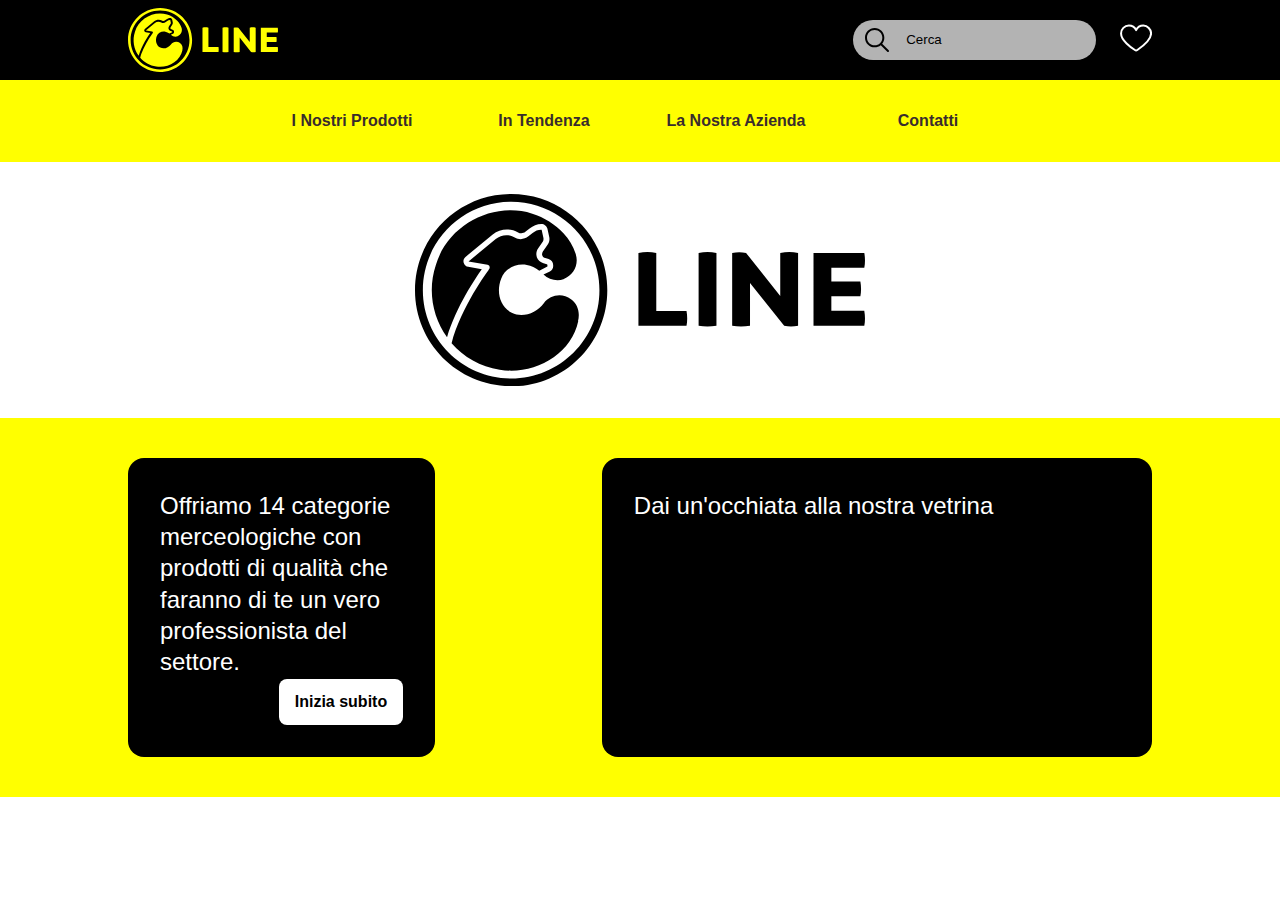
==== index.html @ a341c811 "first commit" ====
<!DOCTYPE html>
<html lang="en">
<head>
    <meta charset="UTF-8">
    <meta name="viewport" content="width=device-width, initial-scale=1.0">
    <title>Capaldo</title>
    <link rel="stylesheet" href="style.css">
</head>
<body>
    <div class="header">
        <div class="container">
            <svg class="logo" mlns="http://www.w3.org/2000/svg" version="1.1" viewBox="0 0 148.8 63.5">
                <!-- Generator: Adobe Illustrator 29.1.0, SVG Export Plug-In . SVG Version: 2.1.0 Build 142)  -->
                <g id="Marchi">
                  <g>
                    <g>
                      <path d="M89.8,38.7c.3,1.6.3,3.3,0,4.9h-15.9v-24.1c2-.4,4-.4,5.9,0v19.2h10Z"/>
                      <path d="M99.7,43.6c-2,.3-4,.3-5.9,0v-24.1c2-.4,4-.4,5.9,0v24.1Z"/>
                      <path d="M126.7,43.6c-1.6.3-3.1.3-4.6,0l-11.3-14.2v14.2c-2,.3-4,.3-5.9,0v-24.1c1.6-.3,3.1-.3,4.6,0l11.3,14.2v-14.2c2-.4,4-.4,5.9,0v24.1Z"/>
                      <path d="M148.6,38.7c.3,1.6.3,3.3,0,4.9h-16.8v-24.1h16.8c.3,1.7.3,3.3,0,4.9h-10.9v4.5h9.6c.3,1.7.3,3.3,0,4.9h-9.6v4.8h10.9Z"/>
                    </g>
                    <g>
                      <path d="M49.3,28.1c-2.4.9-5,.2-6.8-1.5l2.1-1c.7-.3,1.1-1,1.1-1.7v-.4c0-.9-.6-1.7-1.5-2l-1.1-.3c-.5-.1-.8-.5-1-.9-.2-.4,0-.9.2-1.3l1.6-2.3c.5-.7.7-1.6.5-2.5l-.6-2.7c-.2-.9-1.1-1.6-2-1.6-1.4,0-2.8.6-3.9,1.5l-1.4,1.1c-.7.6-1.7.6-2.4.2-2.6-1.5-6-1.3-8.4.7l-9,7.4c-.6.5-.8,1.2-.6,1.9.2.7.8,1.3,1.5,1.4l4.5.8c-2,2.8-8.5,12.4-11.5,22.5-4.8-6.7-6.5-15.6-3.7-23.9C10.8,10.2,25.8,2.4,38.8,6.5c3.9,1.2,7.6,3.5,10.3,6.5,1.8,1.9,3.2,4.3,4,6.7,1.2,3.4-.5,7.1-3.9,8.4Z"/>
                      <path d="M54,42c-2.3,11.3-14.9,18-26,16.1-6.4-.9-11.9-4.1-15.9-8.7,3.1-12,12.1-24.1,12.2-24.2,0,0,0,0,0-.1.2-.1.3-.4.4-.6,0-.2,0-.5-.1-.7s-.4-.3-.6-.4l-6.3-1.1s0,0,0,0c0,0,0,0,0,0l9-7.4c1.8-1.5,4.3-1.7,6.3-.5,1.4.8,3.2.7,4.5-.4l1.4-1.1c.8-.7,1.8-1.1,2.8-1.1.1,0,.2,0,.2.1l.6,2.7c0,.4,0,.8-.2,1.1l-1.6,2.3c-.6.9-.7,2-.4,2.9s1.2,1.7,2.2,2l1.1.3c.1,0,.2.1.2.3v.4s0,.1,0,.1l-2.7,1.4c-1.2-1-2.7-1.6-4.1-1.9-3.5-.7-7.4,1.2-8.5,4.5-1.6,4-.7,9.1,3.5,11.3,3.7,1.8,8.3,0,10.6-3.2,2.1-2.8,6.1-3.5,9-1.3,2.4,1.7,3,4.7,2.3,7.3h0Z"/>
                    </g>
                    <path d="M31.8,63.5C14.2,63.5,0,49.3,0,31.8S14.2,0,31.8,0s31.8,14.2,31.8,31.8-14.2,31.8-31.8,31.8h0ZM31.8,2.6C15.7,2.6,2.6,15.7,2.6,31.8s13.1,29.2,29.2,29.2,29.2-13.1,29.2-29.2S47.8,2.6,31.8,2.6Z"/>
                  </g>
                </g>
            </svg>
            <div class="dx-header">
                <span>
                    <svg class="lente" xmlns="http://www.w3.org/2000/svg"  viewBox="0 0 48 48" ><path d="M 20.5 6 C 12.509634 6 6 12.50964 6 20.5 C 6 28.49036 12.509634 35 20.5 35 C 23.956359 35 27.133709 33.779044 29.628906 31.75 L 39.439453 41.560547 A 1.50015 1.50015 0 1 0 41.560547 39.439453 L 31.75 29.628906 C 33.779044 27.133709 35 23.956357 35 20.5 C 35 12.50964 28.490366 6 20.5 6 z M 20.5 9 C 26.869047 9 32 14.130957 32 20.5 C 32 23.602612 30.776198 26.405717 28.791016 28.470703 A 1.50015 1.50015 0 0 0 28.470703 28.791016 C 26.405717 30.776199 23.602614 32 20.5 32 C 14.130953 32 9 26.869043 9 20.5 C 9 14.130957 14.130953 9 20.5 9 z"/></svg>
                    <input type="text" id="cerca" placeholder="Cerca">
                </span>
                <a href="">
                <svg class="favorite" id="Layer_1" style="enable-background:new 0 0 24 24;" version="1.1" viewBox="0 0 24 24" xml:space="preserve" xmlns="http://www.w3.org/2000/svg" xmlns:xlink="http://www.w3.org/1999/xlink">
                    <style type="text/css">
                        .st0{fill:none;stroke:#fff;stroke-width:1.6724;stroke-linecap:round;stroke-linejoin:round;stroke-miterlimit:10;}
                        .st1{fill:none;stroke:#fff;stroke-width:1.5;stroke-linecap:round;stroke-linejoin:round;stroke-miterlimit:10;}
                        .st2{fill:none;stroke:#fff;stroke-width:1.5;stroke-linejoin:round;stroke-miterlimit:10;}
                    </style>
                    <g><path class="st1" d="M23.3,8.6c0,5.2-7.7,10.6-10.3,12.4c-0.6,0.4-1.3,0.4-1.8,0C8.4,19.3,0.8,13.8,0.8,8.6c0-3.3,2.6-5.9,5.9-5.9   c2.4,0,4.4,1.4,5.4,3.4c0.9-2,3-3.4,5.4-3.4C20.6,2.7,23.3,5.4,23.3,8.6z"/></g>
                </svg>
            </a>
            </div>
        </div>
    </div>
    <nav>
        <div class="container">
            <div class="nav-item">
                <a href=""><p>I nostri prodotti</p></a>
            </div>
            <div class="nav-item">
                <a href=""><p>In tendenza</p></a>
            </div>
            <div class="nav-item">
                <a href=""><p>La nostra azienda</p></a>
            </div>
            <div class="nav-item">
                <a href=""><p>Contatti</p></a>
            </div>
        </div>
    </nav>
    <div class="banner">
        <div class="container">
            <svg class="banner-logo" id="Livello_2" xmlns="http://www.w3.org/2000/svg" version="1.1" viewBox="0 0 148.8 63.5">
                <g id="Marchi">
                  <g>
                    <g>
                      <path d="M89.8,38.7c.3,1.6.3,3.3,0,4.9h-15.9v-24.1c2-.4,4-.4,5.9,0v19.2h10Z"/>
                      <path d="M99.7,43.6c-2,.3-4,.3-5.9,0v-24.1c2-.4,4-.4,5.9,0v24.1Z"/>
                      <path d="M126.7,43.6c-1.6.3-3.1.3-4.6,0l-11.3-14.2v14.2c-2,.3-4,.3-5.9,0v-24.1c1.6-.3,3.1-.3,4.6,0l11.3,14.2v-14.2c2-.4,4-.4,5.9,0v24.1Z"/>
                      <path d="M148.6,38.7c.3,1.6.3,3.3,0,4.9h-16.8v-24.1h16.8c.3,1.7.3,3.3,0,4.9h-10.9v4.5h9.6c.3,1.7.3,3.3,0,4.9h-9.6v4.8h10.9Z"/>
                    </g>
                    <g>
                      <path d="M49.3,28.1c-2.4.9-5,.2-6.8-1.5l2.1-1c.7-.3,1.1-1,1.1-1.7v-.4c0-.9-.6-1.7-1.5-2l-1.1-.3c-.5-.1-.8-.5-1-.9-.2-.4,0-.9.2-1.3l1.6-2.3c.5-.7.7-1.6.5-2.5l-.6-2.7c-.2-.9-1.1-1.6-2-1.6-1.4,0-2.8.6-3.9,1.5l-1.4,1.1c-.7.6-1.7.6-2.4.2-2.6-1.5-6-1.3-8.4.7l-9,7.4c-.6.5-.8,1.2-.6,1.9.2.7.8,1.3,1.5,1.4l4.5.8c-2,2.8-8.5,12.4-11.5,22.5-4.8-6.7-6.5-15.6-3.7-23.9C10.8,10.2,25.8,2.4,38.8,6.5c3.9,1.2,7.6,3.5,10.3,6.5,1.8,1.9,3.2,4.3,4,6.7,1.2,3.4-.5,7.1-3.9,8.4Z"/>
                      <path d="M54,42c-2.3,11.3-14.9,18-26,16.1-6.4-.9-11.9-4.1-15.9-8.7,3.1-12,12.1-24.1,12.2-24.2,0,0,0,0,0-.1.2-.1.3-.4.4-.6,0-.2,0-.5-.1-.7s-.4-.3-.6-.4l-6.3-1.1s0,0,0,0c0,0,0,0,0,0l9-7.4c1.8-1.5,4.3-1.7,6.3-.5,1.4.8,3.2.7,4.5-.4l1.4-1.1c.8-.7,1.8-1.1,2.8-1.1.1,0,.2,0,.2.1l.6,2.7c0,.4,0,.8-.2,1.1l-1.6,2.3c-.6.9-.7,2-.4,2.9s1.2,1.7,2.2,2l1.1.3c.1,0,.2.1.2.3v.4s0,.1,0,.1l-2.7,1.4c-1.2-1-2.7-1.6-4.1-1.9-3.5-.7-7.4,1.2-8.5,4.5-1.6,4-.7,9.1,3.5,11.3,3.7,1.8,8.3,0,10.6-3.2,2.1-2.8,6.1-3.5,9-1.3,2.4,1.7,3,4.7,2.3,7.3h0Z"/>
                    </g>
                    <path d="M31.8,63.5C14.2,63.5,0,49.3,0,31.8S14.2,0,31.8,0s31.8,14.2,31.8,31.8-14.2,31.8-31.8,31.8h0ZM31.8,2.6C15.7,2.6,2.6,15.7,2.6,31.8s13.1,29.2,29.2,29.2,29.2-13.1,29.2-29.2S47.8,2.6,31.8,2.6Z"/>
                  </g>
                </g>
            </svg>
        </div>
    </div>
    <div class="main">
        <div class="container">
            <div class="item item1">
                <p>
                    Offriamo 14 categorie merceologiche con prodotti di qualità che faranno di te un vero professionista del settore.
                </p>
                <a href="">Inizia subito</a>
            </div>
            <div class="item item2">
                <p>
                    Dai un'occhiata alla nostra vetrina
                </p>
                <div class="imgs">
                    <img src="assets/martello.jpg" alt="">
                    <img src="assets/cacciavite.jpg" alt="">
                </div>
            </div>
        </div>
    </div>
</body>
</html>
---- style.css ----
* {
    margin: 0;
    padding: 0;
    font-family: 'Segoe UI', Tahoma, Geneva, Verdana, sans-serif;
}

a {
    text-decoration: none;
    color: inherit;
}

.container {
    margin: auto;
    width: 80%;
    display: flex;
    flex-direction: row;
    justify-content: space-between;
}

.header {
    background-color: hsl(0, 0%, 0%);
    height: 5rem;
}

.logo {
    width: auto;
    fill: yellow;
    max-height: 4rem;
    margin-block: 0.5rem;
}

.dx-header {
    display: flex;
    flex-direction: row;
    justify-content: end;
    align-items: center;    
}

.dx-header span {
    border-radius: 2rem;
    background: rgba(255, 255, 255, 0.7);
    display: flex;
    flex-direction: row;
    justify-content: start;
    align-items: center;
    width: fit-content;
}

.dx-header span input {
    border: 0;
    background: transparent;
    padding: 0.8rem;
}

.dx-header span input::placeholder {
    color: black;
}

.dx-header span input:focus {
    outline: 0;
}

.lente {
    height: 2rem;
    margin-left: 0.5rem;
}

.favorite {
    height: 2rem;
    margin-left: 1.5rem;
}

nav {
    background: yellow;
}

nav .container {
    width: 60%;
    justify-content: center;
}

.nav-item {
    width: 25%;
    padding-block: 2rem;
    display: flex;
    align-items: center;
    justify-content: center;
}

.nav-item a {
    text-decoration: none;
    color: hsl(0, 12%, 20%);
    text-transform: capitalize;
    font-weight: 600;
}

.nav-item p:hover {
    text-decoration: underline;
}

.banner {
    height: 16rem;
}

.banner .container {
    justify-content: center;
}

.banner-logo {
    height: 12rem;
    margin-block: 2rem;
}

.main {
    background: yellow;
    padding-block: 2.5rem;
}

.main .container {
    display: grid;
    grid-template-columns: 30% auto auto;
    column-gap: 2.5rem;
    row-gap: 2.5rem;
}

.item {
    border-radius: 1rem;
    padding: 2rem;
}

.item1 {
    grid-column: 1/2;
    background: black;
    color: white;
    font-size: 1.5rem;
    line-height: 1.3;
    position: relative;
}

.item1 a {
    background: white;
    color: black;
    border-radius: 0.5rem;
    padding: 1rem;
    padding-block: 0.8rem;
    font-size: 1rem;
    font-weight: bold;
    position: absolute;
    right: 2rem;
    bottom: 2rem;
}

.item1 a:hover {
    transition: ease-in-out 0.2s;
    transform: scale(1.05);
}

.item a:not(:hover) {
    transition: ease-in-out 0.2s;

}

.item1 p {
    margin-bottom: 3rem;
}

.item2 {
    grid-column: 2/4;
    background: black;
    color: white;
    font-size: 1.5rem;
    line-height: 1.3;
}

.item2 p {
    margin-bottom: 1.3rem;
}

.imgs {
    display: flex;
    flex-direction: row;
}

img:first-child {
    margin-right: 2%;
}

img {
    width: 49%;
    border-radius: 0.5rem;
}

@media screen and (max-width: 960px) {
    .container {
        width: 90%;
    }
}
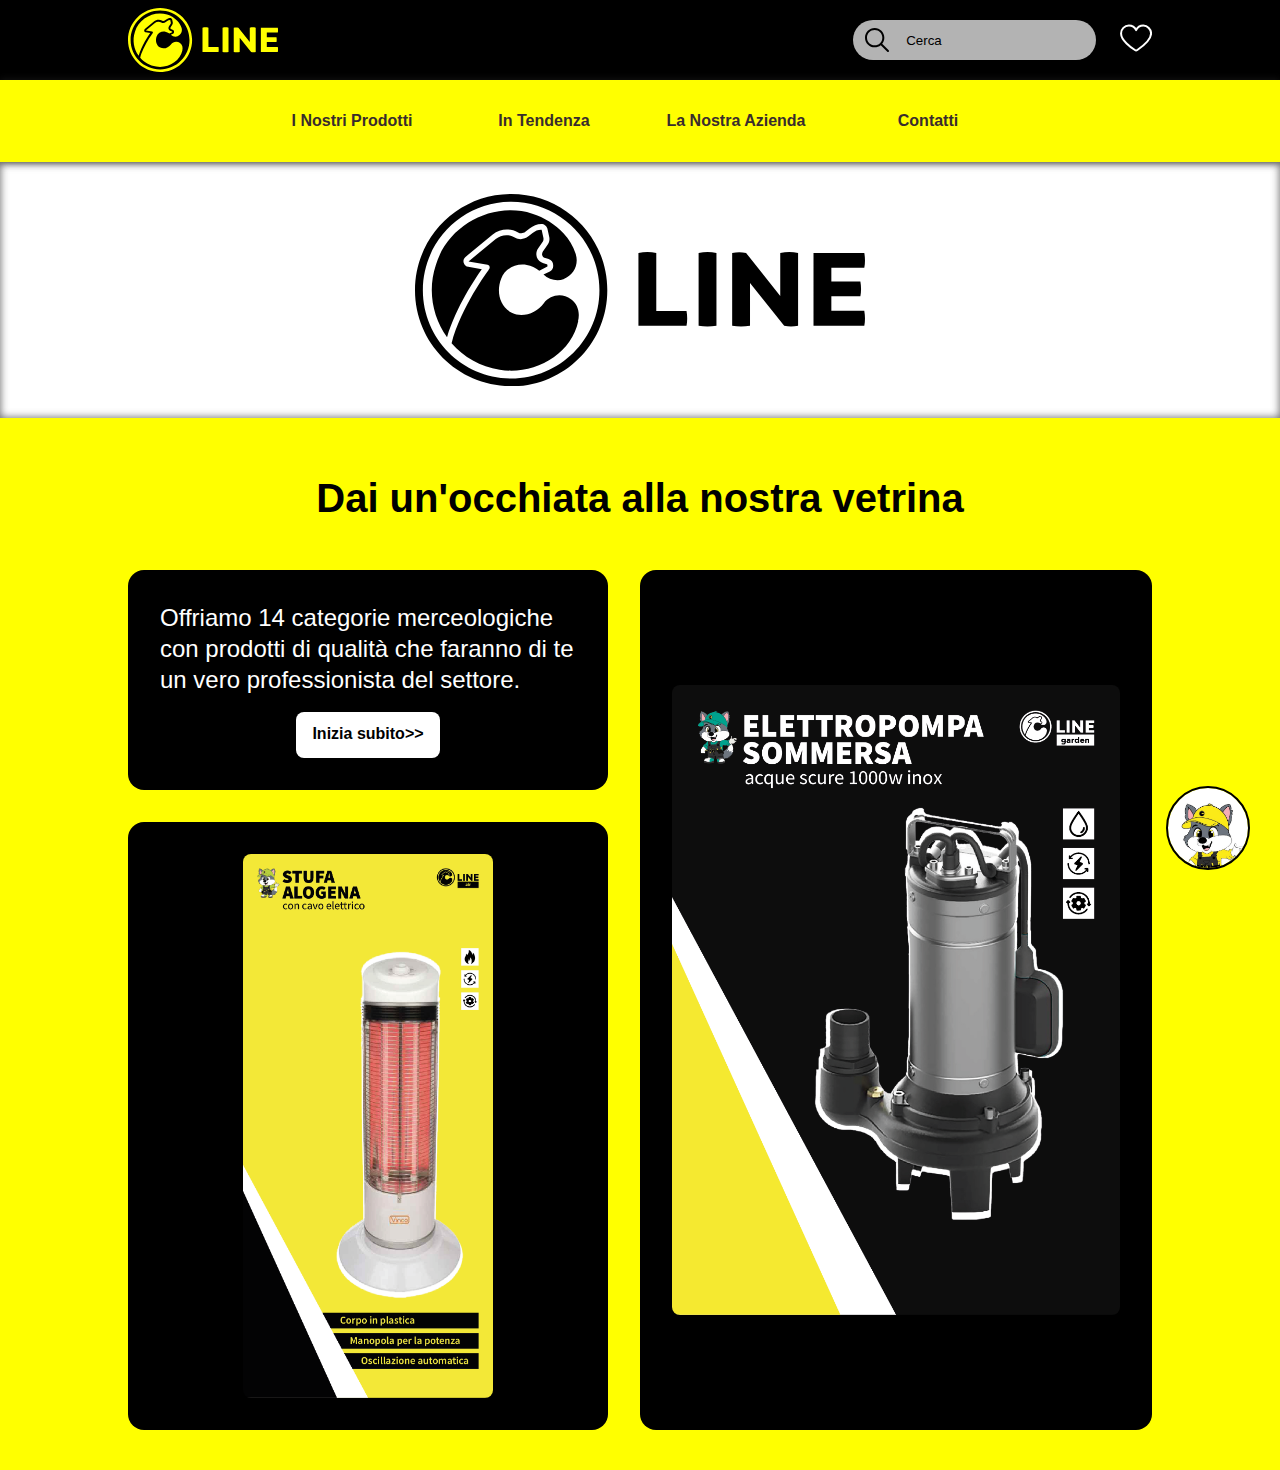
==== commit 0c5f90c8: "modifiche vetrina" ====
--- a/index.html
+++ b/index.html
@@ -1,32 +1,16 @@
 <!DOCTYPE html>
 <html lang="en">
 <head>
-    <meta charset="UTF-8">
-    <meta name="viewport" content="width=device-width, initial-scale=1.0">
     <title>Capaldo</title>
     <link rel="stylesheet" href="style.css">
 </head>
 <body>
+    <div class="gatto">
+        <img src="assets/gattocerchio.jpg" alt="">
+    </div>
     <div class="header">
         <div class="container">
-            <svg class="logo" mlns="http://www.w3.org/2000/svg" version="1.1" viewBox="0 0 148.8 63.5">
-                <!-- Generator: Adobe Illustrator 29.1.0, SVG Export Plug-In . SVG Version: 2.1.0 Build 142)  -->
-                <g id="Marchi">
-                  <g>
-                    <g>
-                      <path d="M89.8,38.7c.3,1.6.3,3.3,0,4.9h-15.9v-24.1c2-.4,4-.4,5.9,0v19.2h10Z"/>
-                      <path d="M99.7,43.6c-2,.3-4,.3-5.9,0v-24.1c2-.4,4-.4,5.9,0v24.1Z"/>
-                      <path d="M126.7,43.6c-1.6.3-3.1.3-4.6,0l-11.3-14.2v14.2c-2,.3-4,.3-5.9,0v-24.1c1.6-.3,3.1-.3,4.6,0l11.3,14.2v-14.2c2-.4,4-.4,5.9,0v24.1Z"/>
-                      <path d="M148.6,38.7c.3,1.6.3,3.3,0,4.9h-16.8v-24.1h16.8c.3,1.7.3,3.3,0,4.9h-10.9v4.5h9.6c.3,1.7.3,3.3,0,4.9h-9.6v4.8h10.9Z"/>
-                    </g>
-                    <g>
-                      <path d="M49.3,28.1c-2.4.9-5,.2-6.8-1.5l2.1-1c.7-.3,1.1-1,1.1-1.7v-.4c0-.9-.6-1.7-1.5-2l-1.1-.3c-.5-.1-.8-.5-1-.9-.2-.4,0-.9.2-1.3l1.6-2.3c.5-.7.7-1.6.5-2.5l-.6-2.7c-.2-.9-1.1-1.6-2-1.6-1.4,0-2.8.6-3.9,1.5l-1.4,1.1c-.7.6-1.7.6-2.4.2-2.6-1.5-6-1.3-8.4.7l-9,7.4c-.6.5-.8,1.2-.6,1.9.2.7.8,1.3,1.5,1.4l4.5.8c-2,2.8-8.5,12.4-11.5,22.5-4.8-6.7-6.5-15.6-3.7-23.9C10.8,10.2,25.8,2.4,38.8,6.5c3.9,1.2,7.6,3.5,10.3,6.5,1.8,1.9,3.2,4.3,4,6.7,1.2,3.4-.5,7.1-3.9,8.4Z"/>
-                      <path d="M54,42c-2.3,11.3-14.9,18-26,16.1-6.4-.9-11.9-4.1-15.9-8.7,3.1-12,12.1-24.1,12.2-24.2,0,0,0,0,0-.1.2-.1.3-.4.4-.6,0-.2,0-.5-.1-.7s-.4-.3-.6-.4l-6.3-1.1s0,0,0,0c0,0,0,0,0,0l9-7.4c1.8-1.5,4.3-1.7,6.3-.5,1.4.8,3.2.7,4.5-.4l1.4-1.1c.8-.7,1.8-1.1,2.8-1.1.1,0,.2,0,.2.1l.6,2.7c0,.4,0,.8-.2,1.1l-1.6,2.3c-.6.9-.7,2-.4,2.9s1.2,1.7,2.2,2l1.1.3c.1,0,.2.1.2.3v.4s0,.1,0,.1l-2.7,1.4c-1.2-1-2.7-1.6-4.1-1.9-3.5-.7-7.4,1.2-8.5,4.5-1.6,4-.7,9.1,3.5,11.3,3.7,1.8,8.3,0,10.6-3.2,2.1-2.8,6.1-3.5,9-1.3,2.4,1.7,3,4.7,2.3,7.3h0Z"/>
-                    </g>
-                    <path d="M31.8,63.5C14.2,63.5,0,49.3,0,31.8S14.2,0,31.8,0s31.8,14.2,31.8,31.8-14.2,31.8-31.8,31.8h0ZM31.8,2.6C15.7,2.6,2.6,15.7,2.6,31.8s13.1,29.2,29.2,29.2,29.2-13.1,29.2-29.2S47.8,2.6,31.8,2.6Z"/>
-                  </g>
-                </g>
-            </svg>
+            <img class="logo" src="assets/logo.svg" >
             <div class="dx-header">
                 <span>
                     <svg class="lente" xmlns="http://www.w3.org/2000/svg"  viewBox="0 0 48 48" ><path d="M 20.5 6 C 12.509634 6 6 12.50964 6 20.5 C 6 28.49036 12.509634 35 20.5 35 C 23.956359 35 27.133709 33.779044 29.628906 31.75 L 39.439453 41.560547 A 1.50015 1.50015 0 1 0 41.560547 39.439453 L 31.75 29.628906 C 33.779044 27.133709 35 23.956357 35 20.5 C 35 12.50964 28.490366 6 20.5 6 z M 20.5 9 C 26.869047 9 32 14.130957 32 20.5 C 32 23.602612 30.776198 26.405717 28.791016 28.470703 A 1.50015 1.50015 0 0 0 28.470703 28.791016 C 26.405717 30.776199 23.602614 32 20.5 32 C 14.130953 32 9 26.869043 9 20.5 C 9 14.130957 14.130953 9 20.5 9 z"/></svg>
@@ -84,21 +68,26 @@
     </div>
     <div class="main">
         <div class="container">
-            <div class="item item1">
+            <div class="item categorie">
                 <p>
                     Offriamo 14 categorie merceologiche con prodotti di qualità che faranno di te un vero professionista del settore.
                 </p>
-                <a href="">Inizia subito</a>
+                <a href=""><span>Inizia subito </span> <span class="frecce"> >></span></a>
+            </div>
+            <div class="item item1">
+                <img src="assets/img2.png" alt="">
+            </div>
+            <div class="vetrina">
+                <h1>
+                    Dai un'occhiata alla nostra vetrina
+                </h1>
             </div>
             <div class="item item2">
-                <p>
-                    Dai un'occhiata alla nostra vetrina
-                </p>
                 <div class="imgs">
-                    <img src="assets/martello.jpg" alt="">
-                    <img src="assets/cacciavite.jpg" alt="">
+                    <img src="assets/img1.png" class="img-long" alt="">
                 </div>
             </div>
+            
         </div>
     </div>
 </body>
--- a/style.css
+++ b/style.css
@@ -24,9 +24,9 @@
 
 .logo {
     width: auto;
-    fill: yellow;
-    max-height: 4rem;
+    height: 4rem;
     margin-block: 0.5rem;
+    color: white;
 }
 
 .dx-header {
@@ -72,6 +72,7 @@
 
 nav {
     background: yellow;
+    box-shadow: 0 0 0.5rem 0 #212121bb;
 }
 
 nav .container {
@@ -100,6 +101,7 @@
 
 .banner {
     height: 16rem;
+    box-shadow: inset 0 0 0.5rem 0 #212121bb;
 }
 
 .banner .container {
@@ -118,9 +120,23 @@
 
 .main .container {
     display: grid;
-    grid-template-columns: 30% auto auto;
-    column-gap: 2.5rem;
-    row-gap: 2.5rem;
+    grid-template-columns: auto 50%;
+    grid-template-rows: 5rem auto auto;
+    grid-template-areas:
+    "a a"
+    "c b"
+    "mid b";
+    column-gap: 2rem;
+    row-gap: 2rem;
+    justify-content: center;
+}
+
+.vetrina {
+    grid-area: a;
+    width: 100%;
+    display: flex;
+    justify-content: center;
+    align-items: center;
 }
 
 .item {
@@ -129,15 +145,40 @@
 }
 
 .item1 {
-    grid-column: 1/2;
-    background: black;
-    color: white;
-    font-size: 1.5rem;
-    line-height: 1.3;
-    position: relative;
-}
-
-.item1 a {
+    display: flex;
+    flex-direction: row;
+    background: black;
+    color: white;
+    font-size: 1.5rem;
+    line-height: 1.3;
+    grid-area: mid;
+    justify-content: center;
+    align-content: center;
+    gap: 1.5rem;
+    flex-wrap: wrap;
+}
+
+h1 {
+    font-size: 2.5rem;
+}
+
+.item1 p {
+    text-align: center;
+}
+
+.categorie {
+    display: flex;
+    flex-direction: column;
+    align-items: center;
+    justify-content: center;
+    grid-area: c;
+    background: black;
+    color: white;
+    font-size: 1.5rem;
+    line-height: 1.3;
+}
+
+.categorie a {
     background: white;
     color: black;
     border-radius: 0.5rem;
@@ -145,27 +186,38 @@
     padding-block: 0.8rem;
     font-size: 1rem;
     font-weight: bold;
-    position: absolute;
-    right: 2rem;
-    bottom: 2rem;
-}
-
-.item1 a:hover {
+    display: flex;
+    justify-content: space-between;
+}
+
+.categorie a:hover {
     transition: ease-in-out 0.2s;
     transform: scale(1.05);
 }
 
-.item a:not(:hover) {
+.categorie a:not(:hover) {
     transition: ease-in-out 0.2s;
-
-}
-
-.item1 p {
-    margin-bottom: 3rem;
-}
+}
+
+.categorie p {
+    margin-bottom: 1rem;
+}
+
 
 .item2 {
-    grid-column: 2/4;
+    background: black;
+    color: white;
+    font-size: 1.5rem;
+    line-height: 1.3;
+    grid-area: b;
+    align-items: center;
+    justify-content: center;
+    display: flex;
+    flex-direction: column;
+}
+
+.item3 {
+    grid-area: c;
     background: black;
     color: white;
     font-size: 1.5rem;
@@ -179,14 +231,13 @@
 .imgs {
     display: flex;
     flex-direction: row;
-}
-
-img:first-child {
-    margin-right: 2%;
+    align-items: center;
+    justify-content: center;
+    gap: 2rem;
 }
 
 img {
-    width: 49%;
+    width: 60%;
     border-radius: 0.5rem;
 }
 
@@ -194,4 +245,35 @@
     .container {
         width: 90%;
     }
+
+    .item1 {
+        font-size: 1rem;
+    }
+}
+
+@media screen and (max-width: 1240px) {
+    .container {
+        width: 90%;
+    }
+
+    .item1 {
+        font-size: 1.2rem;
+    }
+}
+
+.gatto {
+    position: fixed;
+    bottom: 2rem;
+    right: 2rem;
+    width: 5rem;
+    height: 5rem;
+}
+
+.gatto img {
+    width: 100%;
+    border-radius: 100%;
+    outline: black solid 2px;
+}
+.img-long {
+    width: 100%;
 }